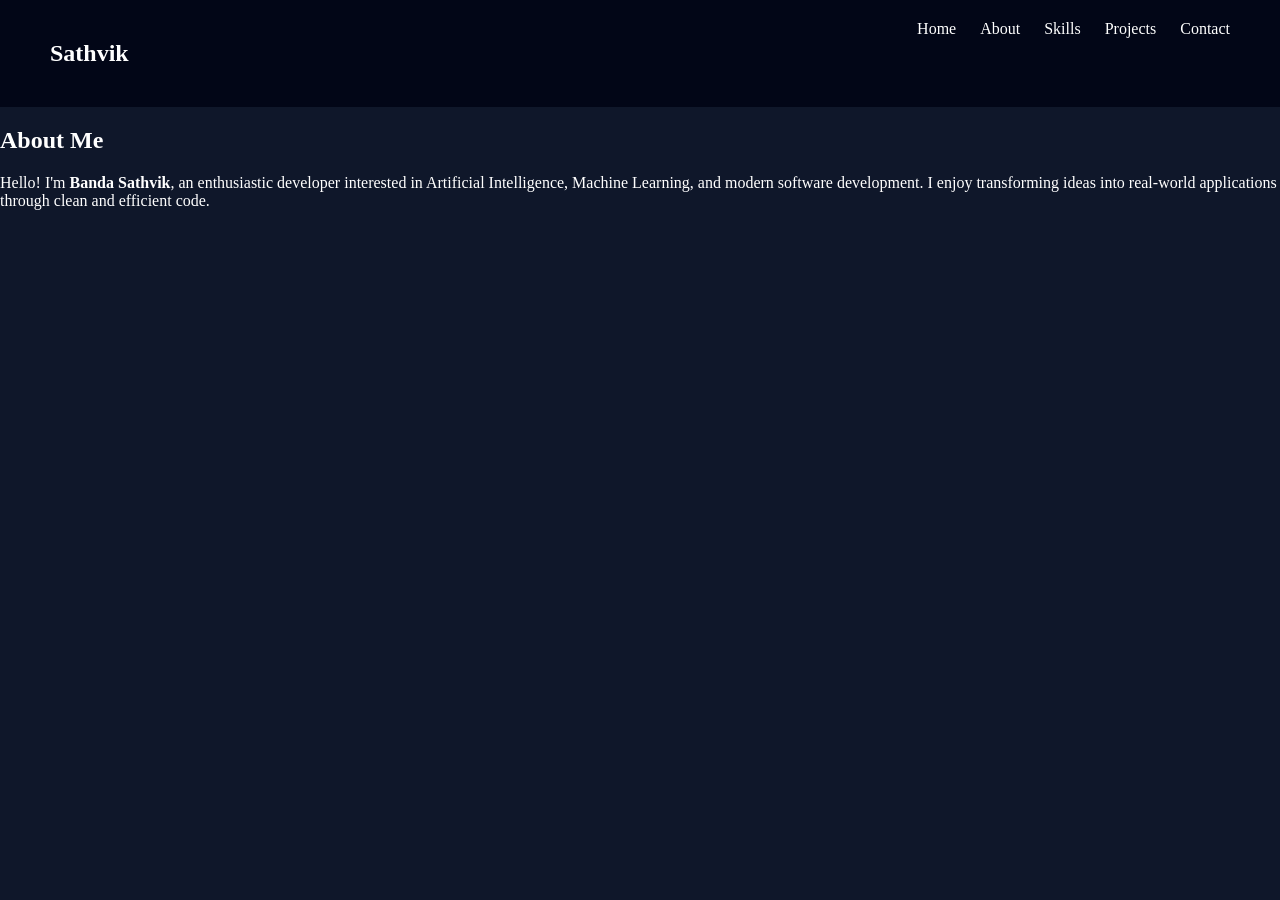
==== about.html @ 658ea7ff "update portfolio" ====
<!DOCTYPE html>
<html lang="en">
<head>

<meta charset="UTF-8">
<meta name="viewport" content="width=device-width, initial-scale=1.0">

<title>About | Banda Sathvik</title>
<link rel="stylesheet" href="style.css">

</head>

<body>

<header>

<h2 class="logo">Sathvik</h2>

<nav>

<a href="index.html">Home</a>
<a href="about.html">About</a>
<a href="skills.html">Skills</a>
<a href="projects.html">Projects</a>
<a href="contact.html">Contact</a>

</nav>

</header>

<section class="about-section">

<h2 class="section-title">About Me</h2>

<div class="about-container">

<div class="about-text">

<p>

Hello! I'm <b>Banda Sathvik</b>, an enthusiastic developer interested in
Artificial Intelligence, Machine Learning, and modern software development.

I enjoy transforming ideas into real-world applications through clean and efficient code.

</p>

</div>

</div>

</section>

</body>
</html>
---- style.css ----
body{
font-family:Poppins;
margin:0;
background:#0f172a;
color:white;
}

header{
display:flex;
justify-content:space-between;
padding:20px 50px;
background:#020617;
}

nav a{
margin-left:20px;
color:white;
text-decoration:none;
}

.hero{
display:flex;
align-items:center;
justify-content:center;
height:90vh;
}

.hero-container{
display:flex;
gap:60px;
}

.hero-left span{
color:#38bdf8;
}

.hero-right img{
width:300px;
border-radius:50%;
}

.skills-container{
display:flex;
flex-wrap:wrap;
gap:30px;
justify-content:center;
}

.skill-card{
background:#1e293b;
padding:20px;
border-radius:10px;
text-align:center;
width:150px;
}

.projects{
display:flex;
flex-wrap:wrap;
gap:20px;
justify-content:center;
}

.card{
background:#1e293b;
padding:20px;
border-radius:10px;
width:200px;
}
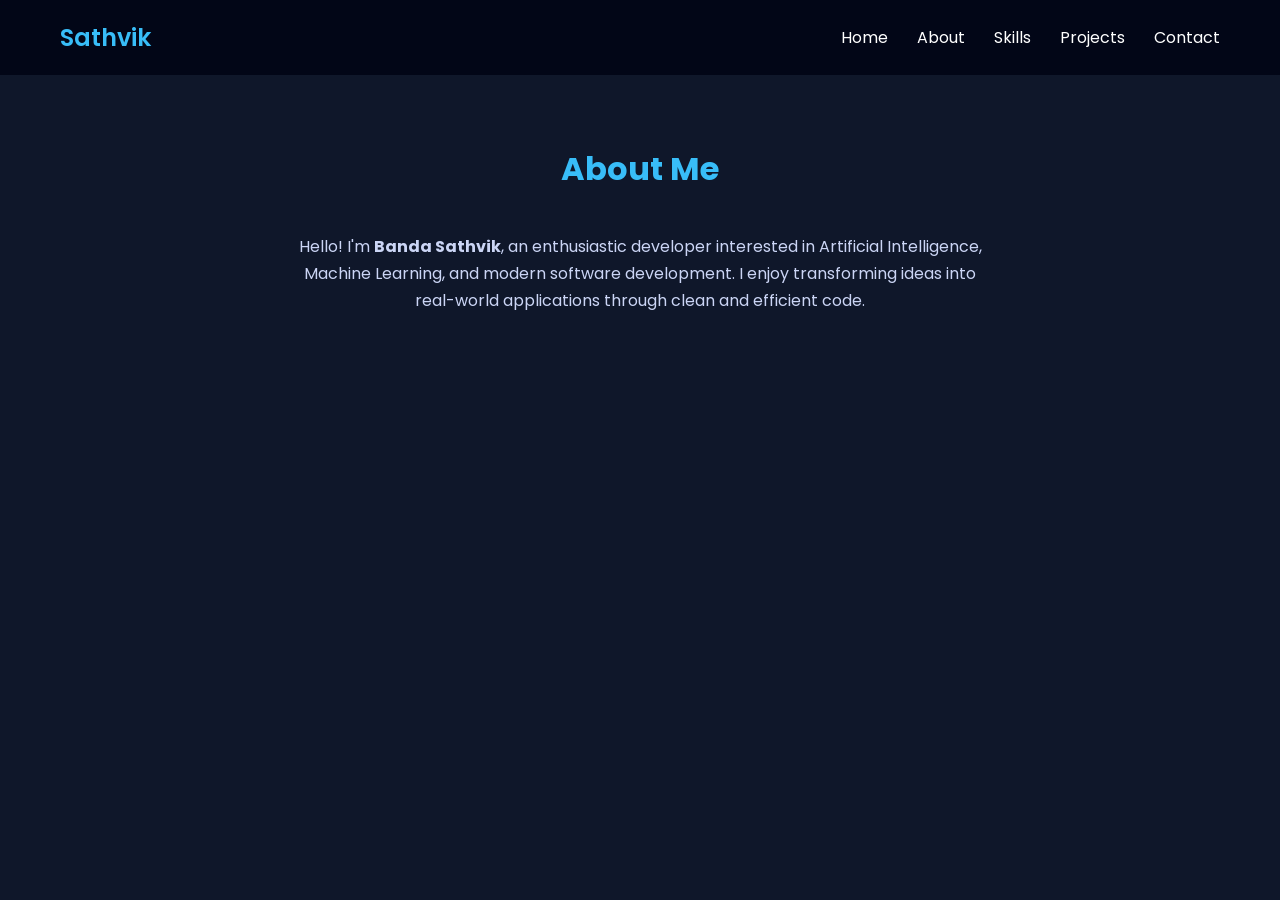
==== commit c636c3f2: "update portfolio" ====
--- a/about.html
+++ b/about.html
@@ -7,6 +7,7 @@
 
 <title>About | Banda Sathvik</title>
 <link rel="stylesheet" href="style.css">
+<link href="https://fonts.googleapis.com/css2?family=Poppins:wght@300;400;600&display=swap" rel="stylesheet">
 
 </head>
 
--- a/style.css
+++ b/style.css
@@ -1,69 +1,201 @@
+*{
+margin:0;
+padding:0;
+box-sizing:border-box;
+font-family:'Poppins',sans-serif;
+}
+
 body{
-font-family:Poppins;
-margin:0;
 background:#0f172a;
 color:white;
-}
+min-height:100vh;
+}
+
+/* HEADER */
 
 header{
 display:flex;
 justify-content:space-between;
-padding:20px 50px;
+align-items:center;
+padding:20px 60px;
 background:#020617;
 }
 
+.logo{
+font-size:24px;
+font-weight:600;
+color:#38bdf8;
+}
+
 nav a{
-margin-left:20px;
+margin-left:25px;
+text-decoration:none;
 color:white;
+font-size:16px;
+transition:0.3s;
+}
+
+nav a:hover{
+color:#38bdf8;
+}
+
+/* SECTIONS */
+
+section{
+padding:70px 10%;
+}
+
+/* HERO */
+
+.hero-container{
+display:flex;
+align-items:center;
+justify-content:space-between;
+gap:50px;
+}
+
+.hero-left h1{
+font-size:42px;
+margin-bottom:10px;
+}
+
+.hero-left span{
+color:#38bdf8;
+}
+
+.hero-left h2{
+color:#94a3b8;
+font-weight:400;
+margin-bottom:15px;
+}
+
+.hero-left p{
+color:#cbd5f5;
+margin-bottom:20px;
+}
+
+/* BUTTONS */
+
+.hero-buttons a{
 text-decoration:none;
-}
-
-.hero{
-display:flex;
-align-items:center;
-justify-content:center;
-height:90vh;
-}
-
-.hero-container{
-display:flex;
-gap:60px;
-}
-
-.hero-left span{
-color:#38bdf8;
-}
+padding:10px 18px;
+background:#38bdf8;
+color:black;
+margin-right:10px;
+border-radius:6px;
+font-weight:500;
+}
+
+.hero-buttons a:hover{
+background:#0ea5e9;
+}
+
+/* IMAGE */
 
 .hero-right img{
 width:300px;
 border-radius:50%;
-}
+border:3px solid #38bdf8;
+}
+
+/* TITLES */
+
+.section-title{
+text-align:center;
+font-size:32px;
+margin-bottom:40px;
+color:#38bdf8;
+}
+
+/* ABOUT */
+
+.about-container{
+display:flex;
+flex-direction:column;
+align-items:center;
+text-align:center;
+max-width:700px;
+margin:auto;
+}
+
+.about-text{
+color:#cbd5f5;
+line-height:1.7;
+}
+
+/* SKILLS */
 
 .skills-container{
 display:flex;
 flex-wrap:wrap;
-gap:30px;
 justify-content:center;
+gap:25px;
 }
 
 .skill-card{
 background:#1e293b;
-padding:20px;
+padding:25px;
 border-radius:10px;
 text-align:center;
 width:150px;
-}
+transition:0.3s;
+}
+
+.skill-card img{
+width:60px;
+margin-bottom:10px;
+}
+
+.skill-card:hover{
+transform:translateY(-8px);
+background:#334155;
+}
+
+/* PROJECTS */
 
 .projects{
 display:flex;
 flex-wrap:wrap;
-gap:20px;
+gap:25px;
 justify-content:center;
 }
 
 .card{
 background:#1e293b;
+padding:25px;
+border-radius:10px;
+width:230px;
+text-align:center;
+transition:0.3s;
+}
+
+.card h3{
+color:#38bdf8;
+margin-bottom:10px;
+}
+
+.card:hover{
+transform:translateY(-8px);
+background:#334155;
+}
+
+/* CONTACT */
+
+#contact{
+text-align:center;
+}
+
+#contact p{
+margin:10px 0;
+color:#cbd5f5;
+}
+
+/* FOOTER */
+
+footer{
+text-align:center;
 padding:20px;
-border-radius:10px;
-width:200px;
+background:#020617;
+color:#94a3b8;
+margin-top:40px;
 }
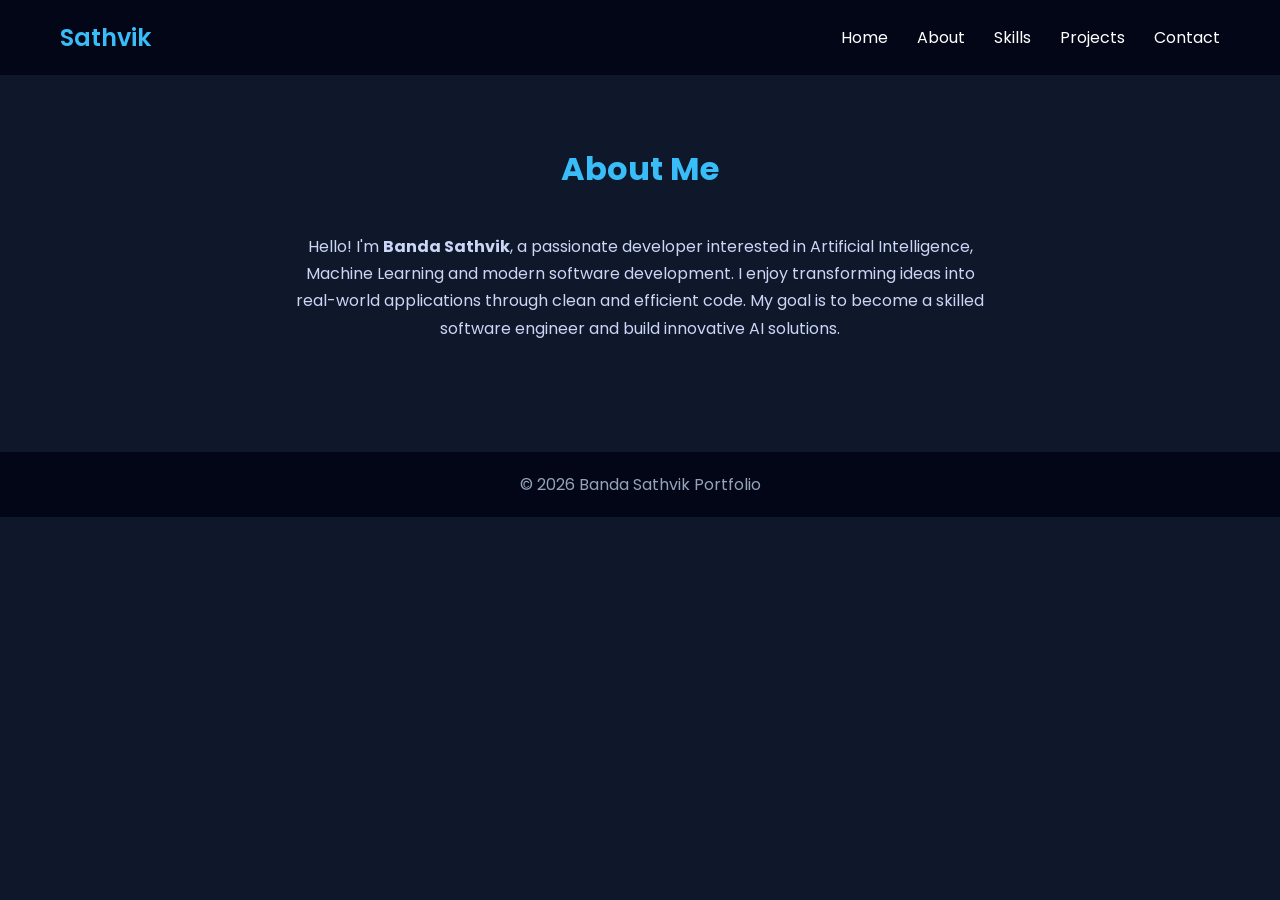
==== commit ac8cbe25: "update portfolio" ====
--- a/about.html
+++ b/about.html
@@ -1,12 +1,15 @@
 <!DOCTYPE html>
 <html lang="en">
+
 <head>
 
 <meta charset="UTF-8">
 <meta name="viewport" content="width=device-width, initial-scale=1.0">
 
 <title>About | Banda Sathvik</title>
+
 <link rel="stylesheet" href="style.css">
+
 <link href="https://fonts.googleapis.com/css2?family=Poppins:wght@300;400;600&display=swap" rel="stylesheet">
 
 </head>
@@ -29,28 +32,34 @@
 
 </header>
 
+
 <section class="about-section">
 
 <h2 class="section-title">About Me</h2>
 
 <div class="about-container">
 
-<div class="about-text">
+<p class="about-text">
 
-<p>
-
-Hello! I'm <b>Banda Sathvik</b>, an enthusiastic developer interested in
-Artificial Intelligence, Machine Learning, and modern software development.
+Hello! I'm <b>Banda Sathvik</b>, a passionate developer interested in
+Artificial Intelligence, Machine Learning and modern software development.
 
 I enjoy transforming ideas into real-world applications through clean and efficient code.
+
+My goal is to become a skilled software engineer and build innovative AI solutions.
 
 </p>
 
 </div>
 
-</div>
+</section>
 
-</section>
+
+<footer>
+
+<p>© 2026 Banda Sathvik Portfolio</p>
+
+</footer>
 
 </body>
 </html>
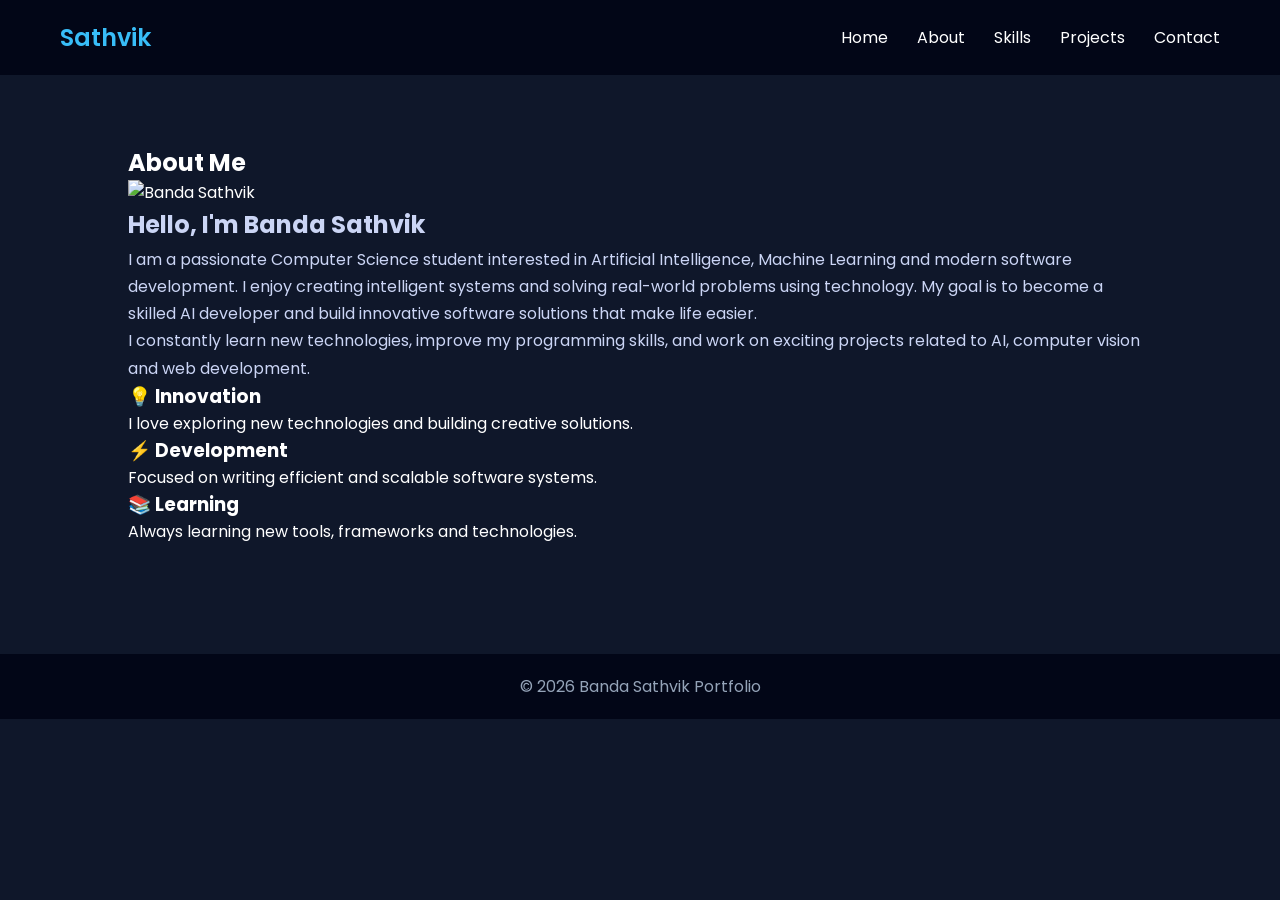
==== commit 2b52d74a: "update about.html" ====
--- a/about.html
+++ b/about.html
@@ -33,22 +33,68 @@
 </header>
 
 
-<section class="about-section">
+<section class="about-page">
 
-<h2 class="section-title">About Me</h2>
+<h1 class="about-title">About Me</h1>
 
-<div class="about-container">
+<div class="about-wrapper">
 
-<p class="about-text">
+<div class="about-image">
 
-Hello! I'm <b>Banda Sathvik</b>, a passionate developer interested in
+<img src="https://drive.google.com/thumbnail?id=1B_OuJSKBMt_6oXzTHs_LouxfsW1vCz_0&sz=w1000" alt="Banda Sathvik">
+
+</div>
+
+<div class="about-text">
+
+<h2>Hello, I'm <span>Banda Sathvik</span></h2>
+
+<p>
+
+I am a passionate Computer Science student interested in 
 Artificial Intelligence, Machine Learning and modern software development.
 
-I enjoy transforming ideas into real-world applications through clean and efficient code.
-
-My goal is to become a skilled software engineer and build innovative AI solutions.
+I enjoy creating intelligent systems and solving real-world problems 
+using technology. My goal is to become a skilled AI developer and 
+build innovative software solutions that make life easier.
 
 </p>
+
+<p>
+
+I constantly learn new technologies, improve my programming skills, 
+and work on exciting projects related to AI, computer vision and 
+web development.
+
+</p>
+
+</div>
+
+</div>
+
+
+<div class="about-cards">
+
+<div class="about-card">
+
+<h3>💡 Innovation</h3>
+<p>I love exploring new technologies and building creative solutions.</p>
+
+</div>
+
+<div class="about-card">
+
+<h3>⚡ Development</h3>
+<p>Focused on writing efficient and scalable software systems.</p>
+
+</div>
+
+<div class="about-card">
+
+<h3>📚 Learning</h3>
+<p>Always learning new tools, frameworks and technologies.</p>
+
+</div>
 
 </div>
 
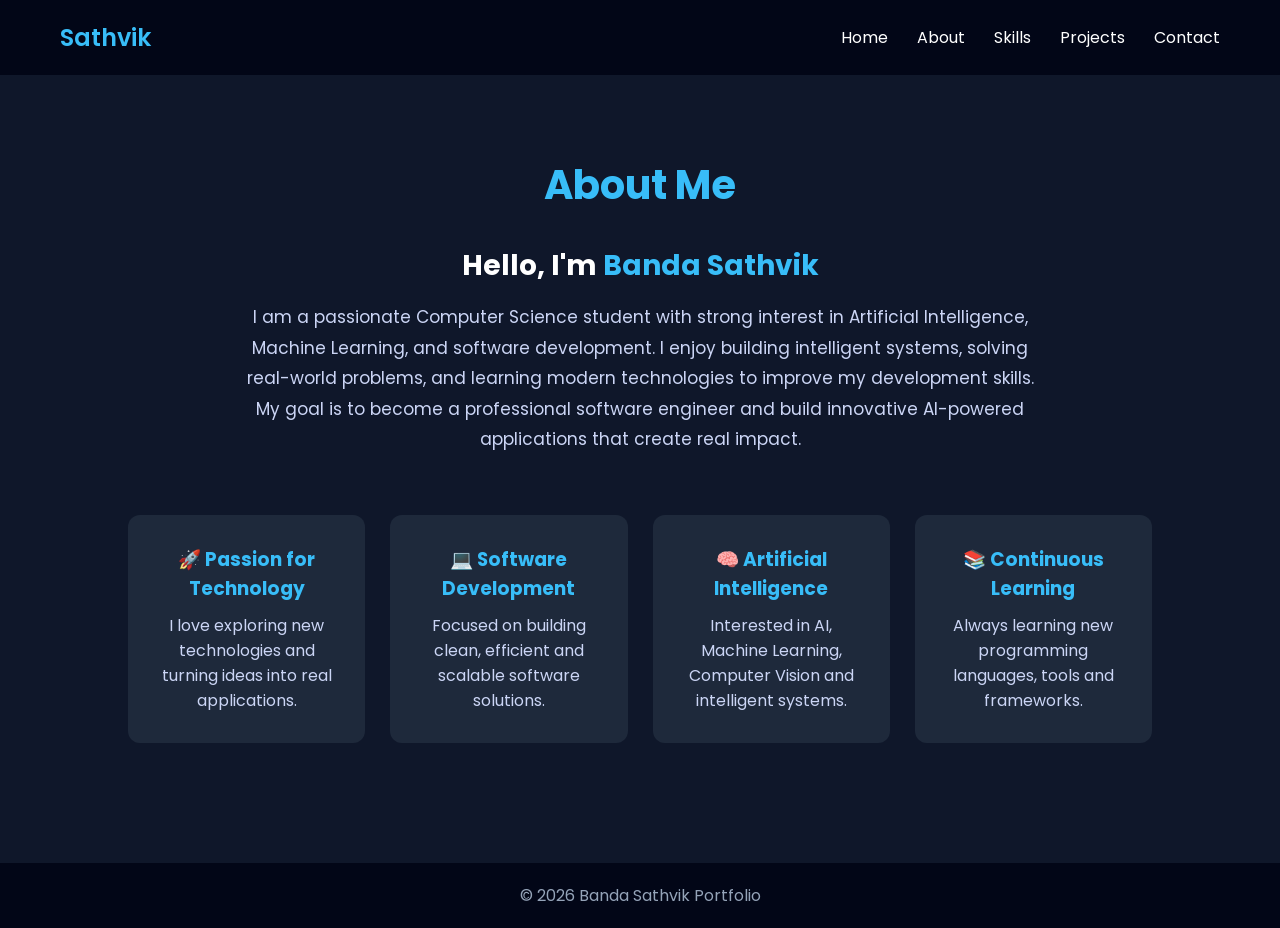
==== commit 04377f7f: "update portfolio" ====
--- a/about.html
+++ b/about.html
@@ -37,38 +37,22 @@
 
 <h1 class="about-title">About Me</h1>
 
-<div class="about-wrapper">
-
-<div class="about-image">
-
-<img src="https://drive.google.com/thumbnail?id=1B_OuJSKBMt_6oXzTHs_LouxfsW1vCz_0&sz=w1000" alt="Banda Sathvik">
-
-</div>
-
-<div class="about-text">
+<div class="about-intro">
 
 <h2>Hello, I'm <span>Banda Sathvik</span></h2>
 
 <p>
 
-I am a passionate Computer Science student interested in 
-Artificial Intelligence, Machine Learning and modern software development.
+I am a passionate Computer Science student with strong interest in 
+Artificial Intelligence, Machine Learning, and software development.
 
-I enjoy creating intelligent systems and solving real-world problems 
-using technology. My goal is to become a skilled AI developer and 
-build innovative software solutions that make life easier.
+I enjoy building intelligent systems, solving real-world problems,
+and learning modern technologies to improve my development skills.
+
+My goal is to become a professional software engineer and build
+innovative AI-powered applications that create real impact.
 
 </p>
-
-<p>
-
-I constantly learn new technologies, improve my programming skills, 
-and work on exciting projects related to AI, computer vision and 
-web development.
-
-</p>
-
-</div>
 
 </div>
 
@@ -76,24 +60,23 @@
 <div class="about-cards">
 
 <div class="about-card">
-
-<h3>💡 Innovation</h3>
-<p>I love exploring new technologies and building creative solutions.</p>
-
+<h3>🚀 Passion for Technology</h3>
+<p>I love exploring new technologies and turning ideas into real applications.</p>
 </div>
 
 <div class="about-card">
-
-<h3>⚡ Development</h3>
-<p>Focused on writing efficient and scalable software systems.</p>
-
+<h3>💻 Software Development</h3>
+<p>Focused on building clean, efficient and scalable software solutions.</p>
 </div>
 
 <div class="about-card">
+<h3>🧠 Artificial Intelligence</h3>
+<p>Interested in AI, Machine Learning, Computer Vision and intelligent systems.</p>
+</div>
 
-<h3>📚 Learning</h3>
-<p>Always learning new tools, frameworks and technologies.</p>
-
+<div class="about-card">
+<h3>📚 Continuous Learning</h3>
+<p>Always learning new programming languages, tools and frameworks.</p>
 </div>
 
 </div>
--- a/style.css
+++ b/style.css
@@ -198,4 +198,69 @@
 background:#020617;
 color:#94a3b8;
 margin-top:40px;
+}
+
+/* ABOUT PAGE */
+
+.about-page{
+padding:80px 10%;
+text-align:center;
+}
+
+.about-title{
+font-size:40px;
+margin-bottom:30px;
+color:#38bdf8;
+}
+
+.about-intro{
+max-width:800px;
+margin:auto;
+margin-bottom:60px;
+}
+
+.about-intro h2{
+font-size:28px;
+margin-bottom:15px;
+}
+
+.about-intro span{
+color:#38bdf8;
+}
+
+.about-intro p{
+line-height:1.8;
+color:#cbd5f5;
+font-size:17px;
+}
+
+/* CARDS */
+
+.about-cards{
+display:grid;
+grid-template-columns:repeat(auto-fit,minmax(220px,1fr));
+gap:25px;
+margin-top:30px;
+}
+
+.about-card{
+background:#1e293b;
+padding:30px;
+border-radius:12px;
+transition:0.4s;
+}
+
+.about-card h3{
+margin-bottom:10px;
+color:#38bdf8;
+}
+
+.about-card p{
+color:#cbd5f5;
+}
+
+.about-card:hover{
+transform:translateY(-10px);
+background:#334155;
+box-shadow:0 0 20px rgba(56,189,248,0.4);
 }
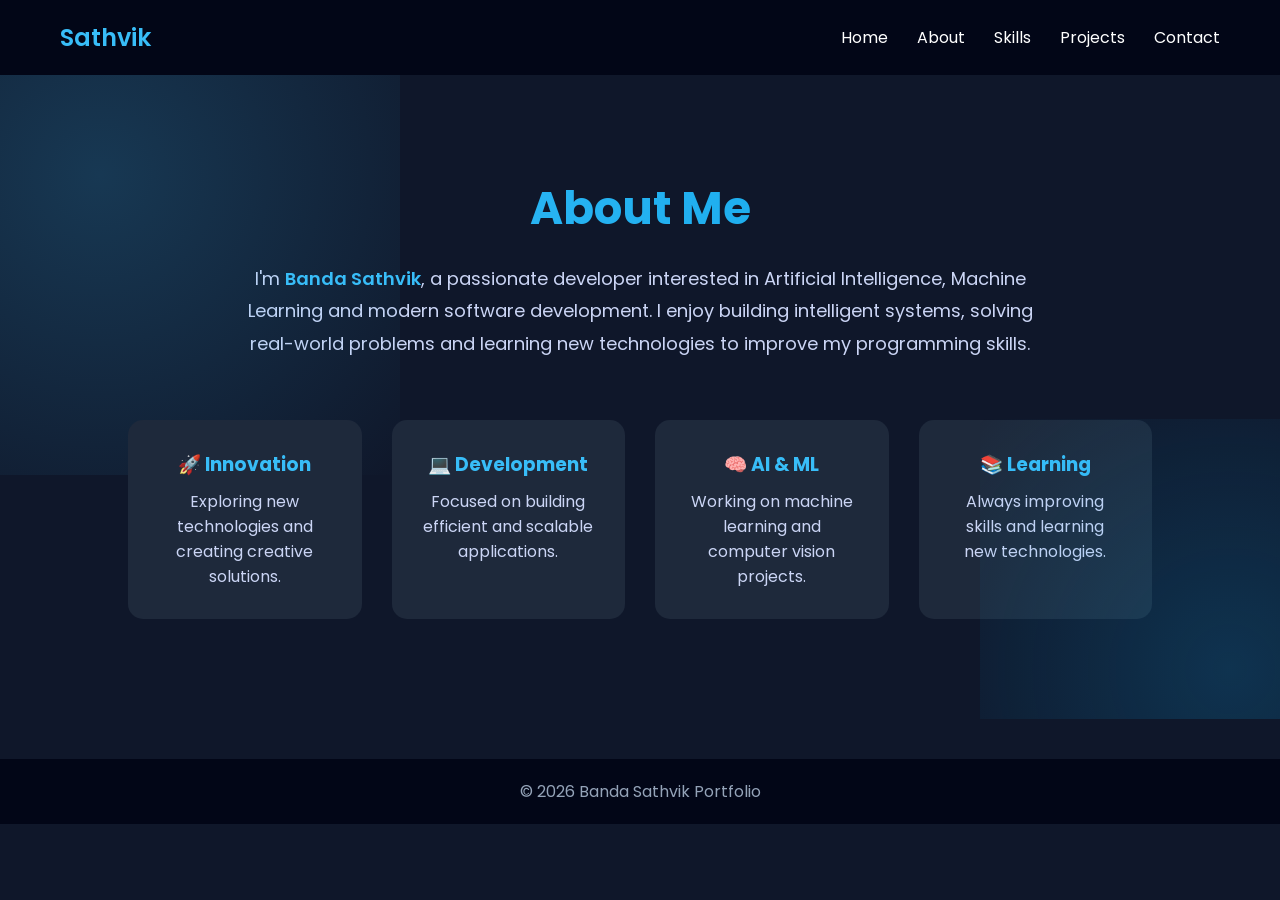
==== commit b45a5836: "update portfolio" ====
--- a/about.html
+++ b/about.html
@@ -37,46 +37,45 @@
 
 <h1 class="about-title">About Me</h1>
 
-<div class="about-intro">
+<p class="about-description">
 
-<h2>Hello, I'm <span>Banda Sathvik</span></h2>
+I'm <span>Banda Sathvik</span>, a passionate developer interested in  
+Artificial Intelligence, Machine Learning and modern software development.
 
-<p>
-
-I am a passionate Computer Science student with strong interest in 
-Artificial Intelligence, Machine Learning, and software development.
-
-I enjoy building intelligent systems, solving real-world problems,
-and learning modern technologies to improve my development skills.
-
-My goal is to become a professional software engineer and build
-innovative AI-powered applications that create real impact.
+I enjoy building intelligent systems, solving real-world problems and learning  
+new technologies to improve my programming skills.
 
 </p>
-
-</div>
 
 
 <div class="about-cards">
 
 <div class="about-card">
-<h3>🚀 Passion for Technology</h3>
-<p>I love exploring new technologies and turning ideas into real applications.</p>
+
+<h3>🚀 Innovation</h3>
+<p>Exploring new technologies and creating creative solutions.</p>
+
 </div>
 
 <div class="about-card">
-<h3>💻 Software Development</h3>
-<p>Focused on building clean, efficient and scalable software solutions.</p>
+
+<h3>💻 Development</h3>
+<p>Focused on building efficient and scalable applications.</p>
+
 </div>
 
 <div class="about-card">
-<h3>🧠 Artificial Intelligence</h3>
-<p>Interested in AI, Machine Learning, Computer Vision and intelligent systems.</p>
+
+<h3>🧠 AI & ML</h3>
+<p>Working on machine learning and computer vision projects.</p>
+
 </div>
 
 <div class="about-card">
-<h3>📚 Continuous Learning</h3>
-<p>Always learning new programming languages, tools and frameworks.</p>
+
+<h3>📚 Learning</h3>
+<p>Always improving skills and learning new technologies.</p>
+
 </div>
 
 </div>
--- a/style.css
+++ b/style.css
@@ -107,22 +107,112 @@
 color:#38bdf8;
 }
 
-/* ABOUT */
-
-.about-container{
-display:flex;
-flex-direction:column;
-align-items:center;
-text-align:center;
-max-width:700px;
+/* ABOUT PAGE */
+
+.about-page{
+padding:100px 10%;
+text-align:center;
+position:relative;
+overflow:hidden;
+}
+
+/* FLOATING BACKGROUND ANIMATION */
+
+.about-page::before{
+content:"";
+position:absolute;
+width:600px;
+height:600px;
+background:radial-gradient(circle,#38bdf8,transparent);
+top:-200px;
+left:-200px;
+opacity:0.2;
+animation:float 8s infinite alternate;
+}
+
+.about-page::after{
+content:"";
+position:absolute;
+width:500px;
+height:500px;
+background:radial-gradient(circle,#0ea5e9,transparent);
+bottom:-200px;
+right:-200px;
+opacity:0.2;
+animation:float 10s infinite alternate;
+}
+
+@keyframes float{
+from{transform:translateY(0);}
+to{transform:translateY(40px);}
+}
+
+
+/* TITLE */
+
+.about-title{
+font-size:45px;
+margin-bottom:20px;
+background:linear-gradient(90deg,#38bdf8,#0ea5e9);
+-webkit-background-clip:text;
+color:transparent;
+}
+
+
+/* DESCRIPTION */
+
+.about-description{
+max-width:800px;
 margin:auto;
-}
-
-.about-text{
-color:#cbd5f5;
-line-height:1.7;
-}
-
+font-size:18px;
+line-height:1.8;
+color:#cbd5f5;
+margin-bottom:60px;
+}
+
+.about-description span{
+color:#38bdf8;
+font-weight:600;
+}
+
+
+/* CARDS */
+
+.about-cards{
+display:grid;
+grid-template-columns:repeat(auto-fit,minmax(220px,1fr));
+gap:30px;
+perspective:1000px;
+}
+
+
+/* 3D CARD */
+
+.about-card{
+background:#1e293b;
+padding:30px;
+border-radius:15px;
+transition:transform 0.6s;
+transform-style:preserve-3d;
+cursor:pointer;
+}
+
+.about-card h3{
+color:#38bdf8;
+margin-bottom:10px;
+}
+
+.about-card p{
+color:#cbd5f5;
+}
+
+
+/* 3D HOVER EFFECT */
+
+.about-card:hover{
+transform:rotateY(10deg) rotateX(5deg) scale(1.05);
+box-shadow:0 20px 40px rgba(0,0,0,0.5);
+}
 /* SKILLS */
 
 .skills-container{
@@ -200,67 +290,3 @@
 margin-top:40px;
 }
 
-/* ABOUT PAGE */
-
-.about-page{
-padding:80px 10%;
-text-align:center;
-}
-
-.about-title{
-font-size:40px;
-margin-bottom:30px;
-color:#38bdf8;
-}
-
-.about-intro{
-max-width:800px;
-margin:auto;
-margin-bottom:60px;
-}
-
-.about-intro h2{
-font-size:28px;
-margin-bottom:15px;
-}
-
-.about-intro span{
-color:#38bdf8;
-}
-
-.about-intro p{
-line-height:1.8;
-color:#cbd5f5;
-font-size:17px;
-}
-
-/* CARDS */
-
-.about-cards{
-display:grid;
-grid-template-columns:repeat(auto-fit,minmax(220px,1fr));
-gap:25px;
-margin-top:30px;
-}
-
-.about-card{
-background:#1e293b;
-padding:30px;
-border-radius:12px;
-transition:0.4s;
-}
-
-.about-card h3{
-margin-bottom:10px;
-color:#38bdf8;
-}
-
-.about-card p{
-color:#cbd5f5;
-}
-
-.about-card:hover{
-transform:translateY(-10px);
-background:#334155;
-box-shadow:0 0 20px rgba(56,189,248,0.4);
-}
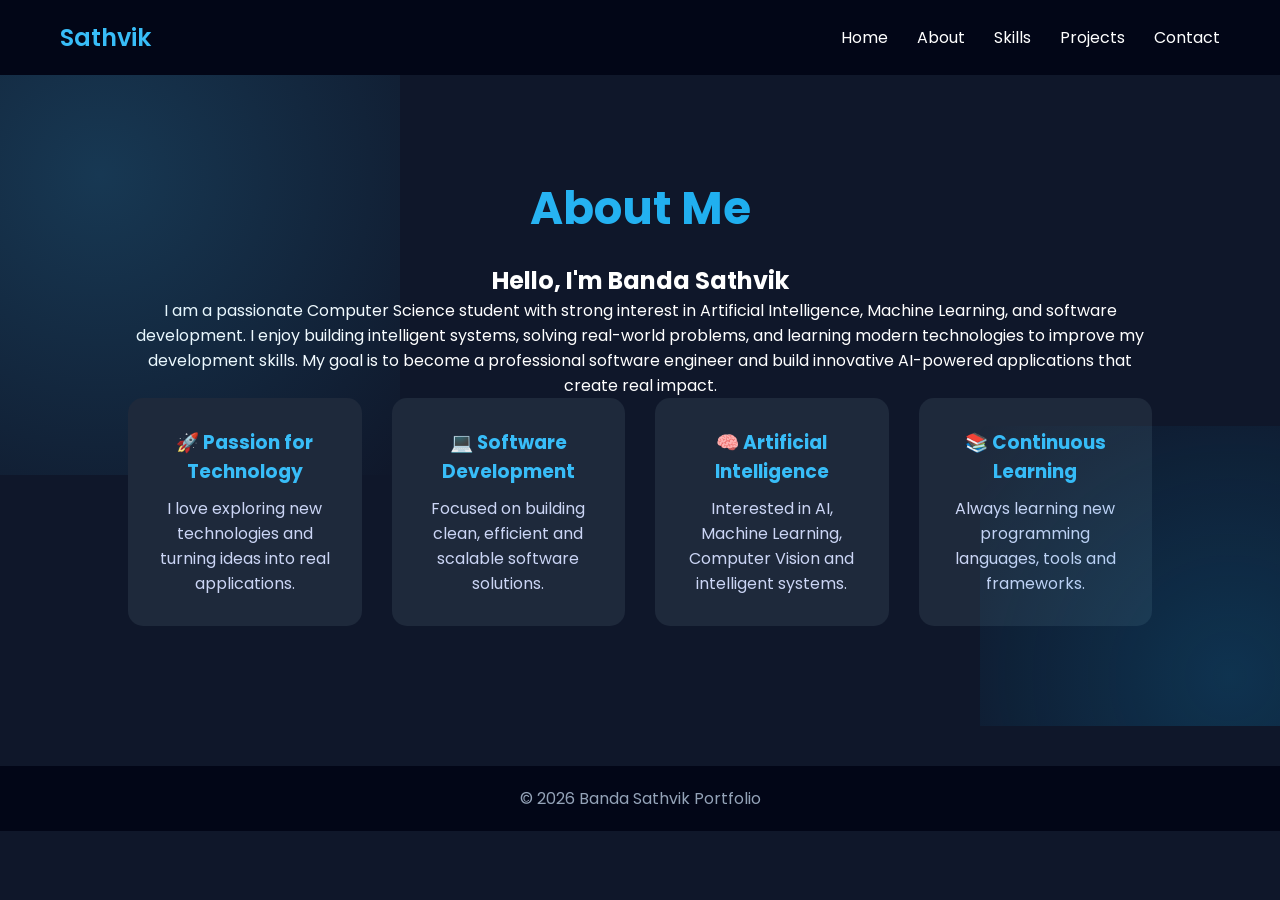
==== commit 4ccc3efc: "update portfolio" ====
--- a/about.html
+++ b/about.html
@@ -37,45 +37,46 @@
 
 <h1 class="about-title">About Me</h1>
 
-<p class="about-description">
+<div class="about-intro">
 
-I'm <span>Banda Sathvik</span>, a passionate developer interested in  
-Artificial Intelligence, Machine Learning and modern software development.
+<h2>Hello, I'm <span>Banda Sathvik</span></h2>
 
-I enjoy building intelligent systems, solving real-world problems and learning  
-new technologies to improve my programming skills.
+<p>
+
+I am a passionate Computer Science student with strong interest in 
+Artificial Intelligence, Machine Learning, and software development.
+
+I enjoy building intelligent systems, solving real-world problems,
+and learning modern technologies to improve my development skills.
+
+My goal is to become a professional software engineer and build
+innovative AI-powered applications that create real impact.
 
 </p>
+
+</div>
 
 
 <div class="about-cards">
 
 <div class="about-card">
-
-<h3>🚀 Innovation</h3>
-<p>Exploring new technologies and creating creative solutions.</p>
-
+<h3>🚀 Passion for Technology</h3>
+<p>I love exploring new technologies and turning ideas into real applications.</p>
 </div>
 
 <div class="about-card">
-
-<h3>💻 Development</h3>
-<p>Focused on building efficient and scalable applications.</p>
-
+<h3>💻 Software Development</h3>
+<p>Focused on building clean, efficient and scalable software solutions.</p>
 </div>
 
 <div class="about-card">
-
-<h3>🧠 AI & ML</h3>
-<p>Working on machine learning and computer vision projects.</p>
-
+<h3>🧠 Artificial Intelligence</h3>
+<p>Interested in AI, Machine Learning, Computer Vision and intelligent systems.</p>
 </div>
 
 <div class="about-card">
-
-<h3>📚 Learning</h3>
-<p>Always improving skills and learning new technologies.</p>
-
+<h3>📚 Continuous Learning</h3>
+<p>Always learning new programming languages, tools and frameworks.</p>
 </div>
 
 </div>
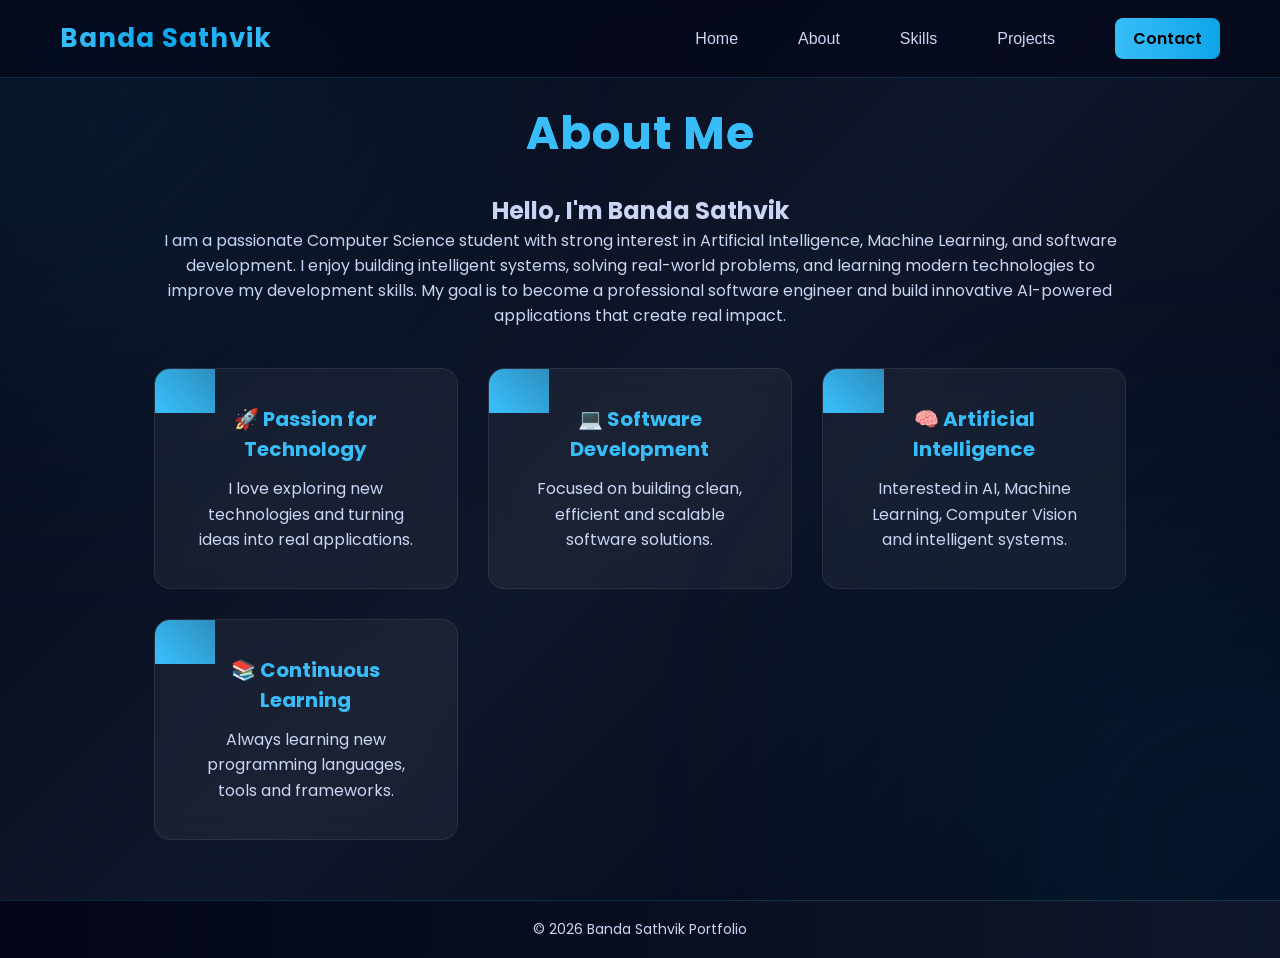
==== commit 1c1f2ea5: "update portfolio" ====
--- a/about.html
+++ b/about.html
@@ -18,7 +18,7 @@
 
 <header>
 
-<h2 class="logo">Sathvik</h2>
+<h2 class="logo">Banda Sathvik</h2>
 
 <nav>
 
--- a/style.css
+++ b/style.css
@@ -42,7 +42,7 @@
 /* SECTIONS */
 
 section{
-padding:70px 10%;
+padding:150px 10%;
 }
 
 /* HERO */
@@ -110,59 +110,53 @@
 /* ABOUT PAGE */
 
 .about-page{
-padding:100px 10%;
+padding:90px 10%;
 text-align:center;
 position:relative;
+background:#0f172a;
 overflow:hidden;
 }
 
-/* FLOATING BACKGROUND ANIMATION */
+/* glowing background shapes */
 
 .about-page::before{
 content:"";
 position:absolute;
-width:600px;
-height:600px;
-background:radial-gradient(circle,#38bdf8,transparent);
-top:-200px;
-left:-200px;
-opacity:0.2;
-animation:float 8s infinite alternate;
+width:350px;
+height:350px;
+background:#38bdf8;
+filter:blur(180px);
+top:-120px;
+left:-120px;
+opacity:0.25;
 }
 
 .about-page::after{
 content:"";
 position:absolute;
-width:500px;
-height:500px;
-background:radial-gradient(circle,#0ea5e9,transparent);
-bottom:-200px;
-right:-200px;
-opacity:0.2;
-animation:float 10s infinite alternate;
-}
-
-@keyframes float{
-from{transform:translateY(0);}
-to{transform:translateY(40px);}
-}
-
-
-/* TITLE */
+width:350px;
+height:350px;
+background:#0ea5e9;
+filter:blur(180px);
+bottom:-120px;
+right:-120px;
+opacity:0.25;
+}
+
+/* title */
 
 .about-title{
-font-size:45px;
+font-size:42px;
 margin-bottom:20px;
 background:linear-gradient(90deg,#38bdf8,#0ea5e9);
 -webkit-background-clip:text;
 color:transparent;
 }
 
-
-/* DESCRIPTION */
+/* description */
 
 .about-description{
-max-width:800px;
+max-width:750px;
 margin:auto;
 font-size:18px;
 line-height:1.8;
@@ -175,44 +169,63 @@
 font-weight:600;
 }
 
-
-/* CARDS */
+/* cards layout */
 
 .about-cards{
 display:grid;
-grid-template-columns:repeat(auto-fit,minmax(220px,1fr));
+grid-template-columns:repeat(auto-fit,minmax(230px,1fr));
 gap:30px;
-perspective:1000px;
-}
-
-
-/* 3D CARD */
+margin-top:40px;
+}
+
+/* card design */
 
 .about-card{
 background:#1e293b;
 padding:30px;
 border-radius:15px;
-transition:transform 0.6s;
-transform-style:preserve-3d;
+transition:0.4s;
 cursor:pointer;
-}
+position:relative;
+overflow:hidden;
+}
+
+/* glow effect */
+
+.about-card::before{
+content:"";
+position:absolute;
+width:120%;
+height:120%;
+background:linear-gradient(45deg,transparent,#38bdf8,transparent);
+top:-100%;
+left:-100%;
+transition:0.5s;
+}
+
+.about-card:hover::before{
+top:100%;
+left:100%;
+}
+
+/* card text */
 
 .about-card h3{
 color:#38bdf8;
-margin-bottom:10px;
+margin-bottom:12px;
 }
 
 .about-card p{
 color:#cbd5f5;
 }
 
-
-/* 3D HOVER EFFECT */
+/* hover animation */
 
 .about-card:hover{
-transform:rotateY(10deg) rotateX(5deg) scale(1.05);
-box-shadow:0 20px 40px rgba(0,0,0,0.5);
-}
+transform:translateY(-12px) scale(1.03);
+box-shadow:0 10px 35px rgba(0,0,0,0.6);
+}
+
 /* SKILLS */
 
 .skills-container{
@@ -241,43 +254,196 @@
 background:#334155;
 }
 
-/* PROJECTS */
-
-.projects{
-display:flex;
+/* PROJECT PAGE */
+
+.projects-page{
+padding:90px 10%;
+background:#0f172a;
+text-align:center;
+min-height:100vh;
+}
+
+.projects-title{
+font-size:42px;
+color:#38bdf8;
+margin-bottom:10px;
+}
+
+.projects-subtitle{
+color:#cbd5f5;
+margin-bottom:60px;
+}
+
+/* GRID */
+
+.projects-container{
+display:grid;
+grid-template-columns:repeat(auto-fit,minmax(260px,1fr));
+gap:35px;
+}
+
+/* PROJECT CARD */
+
+.project-card{
+background:#1e293b;
+padding:30px;
+border-radius:15px;
+transition:0.4s;
+text-align:left;
+position:relative;
+overflow:hidden;
+}
+
+/* TITLE */
+
+.project-card h3{
+color:#38bdf8;
+margin-bottom:10px;
+}
+
+/* DESCRIPTION */
+
+.project-card p{
+color:#cbd5f5;
+font-size:15px;
+margin-bottom:20px;
+line-height:1.6;
+}
+
+/* BUTTON */
+
+.project-card a{
+text-decoration:none;
+padding:8px 18px;
+background:#38bdf8;
+color:black;
+border-radius:6px;
+font-weight:500;
+}
+
+/* HOVER EFFECT */
+
+.project-card:hover{
+transform:translateY(-10px);
+box-shadow:0 15px 35px rgba(56,189,248,0.4);
+background:#334155;
+}
+
+/* LIGHT GLOW EFFECT */
+
+.project-card::before{
+content:"";
+position:absolute;
+width:120%;
+height:120%;
+background:linear-gradient(45deg,transparent,#38bdf8,transparent);
+top:-120%;
+left:-120%;
+transition:0.6s;
+}
+
+.project-card:hover::before{
+top:120%;
+left:120%;
+}
+
+/* CONTACT PAGE */
+
+.contact-page{
+padding:90px 10%;
+background:#0f172a;
+text-align:center;
+min-height:100vh;
+}
+
+.contact-title{
+font-size:42px;
+color:#38bdf8;
+margin-bottom:10px;
+}
+
+.contact-subtitle{
+color:#cbd5f5;
+margin-bottom:60px;
+}
+
+/* CONTAINER */
+
+.contact-container{
+display:flex;
+justify-content:center;
+gap:60px;
 flex-wrap:wrap;
-gap:25px;
-justify-content:center;
-}
-
-.card{
+}
+
+/* CONTACT INFO */
+
+.contact-info{
 background:#1e293b;
-padding:25px;
-border-radius:10px;
-width:230px;
-text-align:center;
+padding:40px;
+border-radius:15px;
+text-align:left;
+width:280px;
 transition:0.3s;
 }
 
-.card h3{
-color:#38bdf8;
+.contact-info h3{
+color:#38bdf8;
+margin-top:10px;
+}
+
+.contact-info p{
+color:#cbd5f5;
 margin-bottom:10px;
 }
 
-.card:hover{
-transform:translateY(-8px);
+/* FORM */
+
+.contact-form{
+background:#1e293b;
+padding:40px;
+border-radius:15px;
+display:flex;
+flex-direction:column;
+gap:15px;
+width:350px;
+}
+
+/* INPUTS */
+
+.contact-form input,
+.contact-form textarea{
+padding:12px;
+border:none;
+border-radius:6px;
 background:#334155;
-}
-
-/* CONTACT */
-
-#contact{
-text-align:center;
-}
-
-#contact p{
-margin:10px 0;
-color:#cbd5f5;
+color:white;
+outline:none;
+}
+
+/* BUTTON */
+
+.contact-form button{
+padding:12px;
+background:#38bdf8;
+border:none;
+border-radius:6px;
+font-weight:600;
+cursor:pointer;
+transition:0.3s;
+}
+
+.contact-form button:hover{
+background:#0ea5e9;
+transform:scale(1.05);
+}
+
+/* HOVER EFFECT */
+
+.contact-info:hover,
+.contact-form:hover{
+transform:translateY(-10px);
+box-shadow:0 15px 35px rgba(56,189,248,0.4);
 }
 
 /* FOOTER */
@@ -290,3 +456,440 @@
 margin-top:40px;
 }
 
+/* ABOUT PAGE STYLE */
+
+.about-page{
+padding:100px 12%;
+background:linear-gradient(135deg,#020617,#0f172a,#020617);
+text-align:center;
+min-height:100vh;
+}
+
+/* TITLE */
+
+.about-title{
+font-size:45px;
+margin-bottom:25px;
+color:#38bdf8;
+letter-spacing:1px;
+}
+
+/* DESCRIPTION */
+
+.about-description{
+max-width:800px;
+margin:auto;
+font-size:18px;
+line-height:1.8;
+color:#cbd5f5;
+margin-bottom:60px;
+}
+
+/* CARDS GRID */
+
+.about-cards{
+display:grid;
+grid-template-columns:repeat(auto-fit,minmax(240px,1fr));
+gap:30px;
+}
+
+/* GLASS CARD */
+
+.about-card{
+padding:35px;
+border-radius:16px;
+background:rgba(255,255,255,0.05);
+backdrop-filter:blur(12px);
+border:1px solid rgba(255,255,255,0.08);
+transition:all 0.35s ease;
+cursor:pointer;
+}
+
+/* CARD TEXT */
+
+.about-card h3{
+margin-bottom:12px;
+color:#38bdf8;
+font-size:20px;
+}
+
+.about-card p{
+color:#cbd5f5;
+line-height:1.6;
+}
+
+/* HOVER EFFECT */
+
+.about-card:hover{
+transform:translateY(-10px) scale(1.03);
+box-shadow:0 15px 40px rgba(56,189,248,0.25);
+background:rgba(255,255,255,0.08);
+}
+
+/* SKILLS PAGE */
+
+.skills-page{
+padding:90px 10%;
+text-align:center;
+background:#0f172a;
+min-height:100vh;
+}
+
+/* TITLE */
+
+.skills-title{
+font-size:40px;
+color:#38bdf8;
+margin-bottom:10px;
+}
+
+.skills-subtitle{
+color:#cbd5f5;
+margin-bottom:60px;
+}
+
+/* GRID */
+
+.skills-container{
+display:grid;
+grid-template-columns:repeat(auto-fit,minmax(180px,1fr));
+gap:35px;
+}
+
+/* CARD */
+
+.skill-card{
+background:#1e293b;
+padding:35px 20px;
+border-radius:14px;
+transition:0.4s;
+cursor:pointer;
+position:relative;
+overflow:hidden;
+}
+
+/* ICON */
+
+.skill-card img{
+width:65px;
+margin-bottom:15px;
+}
+
+/* TEXT */
+
+.skill-card h3{
+font-size:18px;
+color:white;
+}
+
+/* HOVER EFFECT */
+
+.skill-card:hover{
+transform:translateY(-10px);
+box-shadow:0 15px 35px rgba(56,189,248,0.4);
+background:#334155;
+}
+
+/* GLOW EFFECT */
+
+.skill-card::before{
+content:"";
+position:absolute;
+width:120%;
+height:120%;
+background:linear-gradient(45deg,transparent,#38bdf8,transparent);
+top:-100%;
+left:-100%;
+transition:0.6s;
+}
+
+.skill-card:hover::before{
+top:100%;
+left:100%;
+}
+
+/* NAVBAR */
+
+header{
+display:flex;
+justify-content:space-between;
+align-items:center;
+padding:18px 60px;
+position:fixed;
+width:100%;
+top:0;
+left:0;
+z-index:1000;
+
+/* glass + gradient border */
+background:rgba(2,6,23,0.6);
+backdrop-filter:blur(10px);
+border-bottom:1px solid rgba(56,189,248,0.2);
+}
+
+/* LOGO */
+
+.logo{
+font-size:26px;
+font-weight:700;
+background:linear-gradient(90deg,#38bdf8,#0ea5e9,#38bdf8);
+-webkit-background-clip:text;
+color:transparent;
+letter-spacing:1px;
+}
+
+/* NAV */
+
+nav{
+display:flex;
+gap:35px;
+align-items:center;
+}
+
+/* LINKS */
+
+nav a{
+text-decoration:none;
+color:#cbd5f5;
+font-size:16px;
+font-weight:500;
+position:relative;
+transition:0.3s;
+padding:5px 0;
+}
+
+/* SLIDING UNDERLINE */
+
+nav a::before{
+content:"";
+position:absolute;
+bottom:-6px;
+left:50%;
+width:0%;
+height:2px;
+background:linear-gradient(90deg,#38bdf8,#0ea5e9);
+transition:0.4s;
+transform:translateX(-50%);
+}
+
+/* HOVER EFFECT */
+
+nav a:hover{
+color:#38bdf8;
+}
+
+nav a:hover::before{
+width:100%;
+}
+
+/* ACTIVE LINK */
+
+nav a.active{
+color:#38bdf8;
+}
+
+nav a.active::before{
+width:100%;
+}
+
+/* CONTACT BUTTON */
+
+nav a:last-child{
+padding:8px 18px;
+border-radius:8px;
+background:linear-gradient(90deg,#38bdf8,#0ea5e9);
+color:black;
+font-weight:600;
+transition:0.3s;
+}
+
+/* BUTTON HOVER */
+
+nav a:last-child:hover{
+transform:scale(1.05);
+box-shadow:0 0 15px rgba(56,189,248,0.6);
+}
+
+/* RESPONSIVE */
+
+@media(max-width:768px){
+header{
+flex-direction:column;
+gap:10px;
+padding:15px;
+}
+
+nav{
+flex-wrap:wrap;
+justify-content:center;
+gap:15px;
+}
+}
+
+/* MAKE FULL PAGE HEIGHT */
+html, body {
+height: 100%;
+margin: 0;
+display: flex;
+flex-direction: column;
+}
+
+/* MAIN CONTENT TAKES SPACE */
+body > section {
+flex: 1;
+}
+
+/* FOOTER ALWAYS AT BOTTOM */
+footer {
+background: #020617;
+color: #cbd5f5;
+text-align: center;
+padding: 15px;
+margin-top: auto;
+}
+
+/* FULL HEIGHT LAYOUT */
+html, body {
+height: 100%;
+margin: 0;
+font-family: 'Poppins', sans-serif;
+}
+
+/* FLEX SYSTEM */
+body {
+display: flex;
+flex-direction: column;
+}
+
+/* MAIN TAKES REMAINING SPACE */
+main {
+flex: 1;
+}
+
+/* FOOTER */
+footer {
+background: #020617;
+color: #cbd5f5;
+text-align: center;
+padding: 15px;
+font-size: 14px;
+}
+
+/* MOBILE IMPROVEMENT */
+@media (max-width: 768px) {
+footer {
+font-size: 13px;
+padding: 12px;
+}
+}
+
+footer {
+background: linear-gradient(90deg,#020617,#0f172a);
+color: #cbd5f5;
+text-align: center;
+padding: 18px;
+font-size: 14px;
+border-top: 1px solid rgba(56,189,248,0.2);
+}
+
+*{
+margin:0;
+padding:0;
+box-sizing:border-box;
+}
+
+body{
+font-family:'Poppins',sans-serif;
+background:#020617;
+color:#cbd5f5;
+}
+.container,
+.hero-container,
+.about-container,
+.skills-container,
+.contact-container{
+width:90%;
+max-width:1200px;
+margin:auto;
+}
+img{
+width:100%;
+height:auto;
+display:block;
+}
+.hero-container{
+display:flex;
+align-items:center;
+justify-content:space-between;
+gap:40px;
+flex-wrap:wrap;
+}
+
+.hero-left{
+flex:1;
+}
+
+.hero-right{
+flex:1;
+max-width:400px;
+}
+.skills-container{
+display:grid;
+grid-template-columns:repeat(auto-fit,minmax(120px,1fr));
+gap:20px;
+}
+.projects{
+display:grid;
+grid-template-columns:repeat(auto-fit,minmax(250px,1fr));
+gap:25px;
+}
+.contact-container{
+display:flex;
+gap:30px;
+flex-wrap:wrap;
+}
+
+.contact-info,
+.contact-form{
+flex:1;
+min-width:280px;
+}
+@media(max-width:768px){
+
+header{
+flex-direction:column;
+gap:10px;
+padding:15px;
+}
+
+nav{
+display:flex;
+flex-wrap:wrap;
+justify-content:center;
+gap:15px;
+}
+
+.hero-container{
+flex-direction:column;
+text-align:center;
+}
+
+.hero-right{
+max-width:250px;
+margin:auto;
+}
+
+.about-container{
+flex-direction:column;
+}
+
+.contact-container{
+flex-direction:column;
+}
+
+}
+@media(min-width:1400px){
+.container{
+max-width:1400px;
+}
+}
